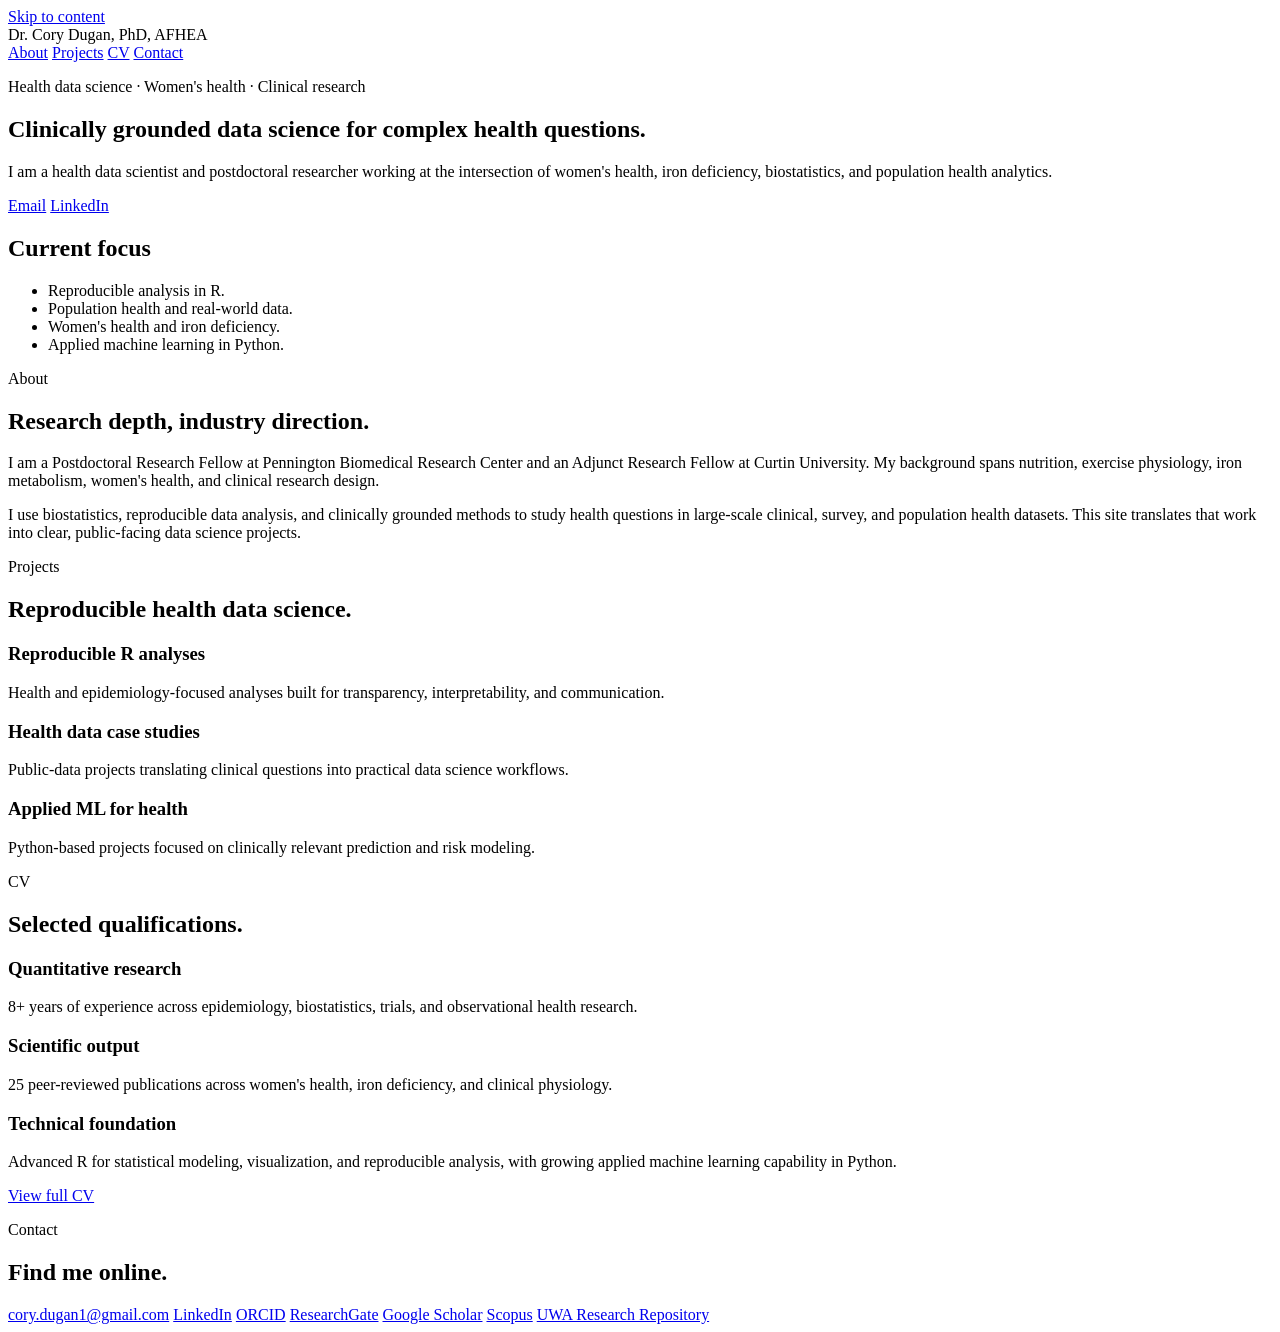
==== index.html @ 8a777a67 "Create index.html for personal webpage This file serves as a personal webpage for Dr. Cory Dugan, de" ====
<!DOCTYPE html>
<html lang="en">
<head>
  <meta charset="UTF-8" />
  <meta name="viewport" content="width=device-width, initial-scale=1.0" />
  <title>Dr. Cory Dugan, PhD, AFHEA | Health Data Scientist</title>
  <meta
    name="description"
    content="Dr. Cory Dugan, PhD, AFHEA — health data scientist and postdoctoral researcher working across women's health, iron deficiency, clinical research, and population health analytics."
  />
  <link rel="preconnect" href="https://fonts.googleapis.com" />
  <link rel="preconnect" href="https://fonts.gstatic.com" crossorigin />
  <link
    href="https://fonts.googleapis.com/css2?family=Instrument+Serif:ital@0;1&family=Work+Sans:wght@400;500;600;700&display=swap"
    rel="stylesheet"
  />
  <link rel="stylesheet" href="style.css" />
</head>
<body>
  <a class="skip-link" href="#main">Skip to content</a>

  <header class="site-header">
    <div class="container nav-wrap">
      <div class="brand">Dr. Cory Dugan, PhD, AFHEA</div>
      <nav class="nav" aria-label="Primary">
        <a href="#about">About</a>
        <a href="#projects">Projects</a>
        <a href="#cv">CV</a>
        <a href="#contact">Contact</a>
      </nav>
    </div>
  </header>

  <main id="main">
    <section class="hero">
      <div class="container hero-grid">
        <div>
          <p class="eyebrow">Health data science · Women's health · Clinical research</p>
          <h1>Clinically grounded data science for complex health questions.</h1>
          <p class="lead">
            I am a health data scientist and postdoctoral researcher working at the intersection of
            women's health, iron deficiency, biostatistics, and population health analytics.
          </p>
          <div class="hero-links">
            <a class="button button-primary" href="mailto:cory.dugan1@gmail.com">Email</a>
            <a class="button button-secondary" href="https://www.linkedin.com/in/cory-dugan-453673179" target="_blank" rel="noopener noreferrer">LinkedIn</a>
          </div>
        </div>

        <aside class="hero-card" aria-label="Profile summary">
          <h2>Current focus</h2>
          <ul>
            <li>Reproducible analysis in R.</li>
            <li>Population health and real-world data.</li>
            <li>Women's health and iron deficiency.</li>
            <li>Applied machine learning in Python.</li>
          </ul>
        </aside>
      </div>
    </section>

    <section id="about" class="section">
      <div class="container two-column">
        <div>
          <p class="section-label">About</p>
          <h2>Research depth, industry direction.</h2>
        </div>
        <div>
          <p>
            I am a Postdoctoral Research Fellow at Pennington Biomedical Research Center and an Adjunct Research Fellow at Curtin University. My background spans nutrition, exercise physiology, iron metabolism, women's health, and clinical research design.
          </p>
          <p>
            I use biostatistics, reproducible data analysis, and clinically grounded methods to study health questions in large-scale clinical, survey, and population health datasets. This site translates that work into clear, public-facing data science projects.
          </p>
        </div>
      </div>
    </section>

    <section id="projects" class="section section-alt">
      <div class="container">
        <p class="section-label">Projects</p>
        <h2>Reproducible health data science.</h2>
        <div class="cards">
          <article class="card">
            <h3>Reproducible R analyses</h3>
            <p>Health and epidemiology-focused analyses built for transparency, interpretability, and communication.</p>
          </article>
          <article class="card">
            <h3>Health data case studies</h3>
            <p>Public-data projects translating clinical questions into practical data science workflows.</p>
          </article>
          <article class="card">
            <h3>Applied ML for health</h3>
            <p>Python-based projects focused on clinically relevant prediction and risk modeling.</p>
          </article>
        </div>
      </div>
    </section>

    <section id="cv" class="section">
      <div class="container">
        <p class="section-label">CV</p>
        <h2>Selected qualifications.</h2>
        <div class="cards">
          <article class="card">
            <h3>Quantitative research</h3>
            <p>8+ years of experience across epidemiology, biostatistics, trials, and observational health research.</p>
          </article>
          <article class="card">
            <h3>Scientific output</h3>
            <p>25 peer-reviewed publications across women's health, iron deficiency, and clinical physiology.</p>
          </article>
          <article class="card">
            <h3>Technical foundation</h3>
            <p>Advanced R for statistical modeling, visualization, and reproducible analysis, with growing applied machine learning capability in Python.</p>
          </article>
        </div>

        <div class="cv-actions">
          <a class="button button-primary" href="assets/docs/cv.pdf" target="_blank" rel="noopener noreferrer">View full CV</a>
        </div>
      </div>
    </section>

    <section id="contact" class="section section-alt">
      <div class="container two-column">
        <div>
          <p class="section-label">Contact</p>
          <h2>Find me online.</h2>
        </div>
        <div class="contact-list">
          <a href="mailto:cory.dugan1@gmail.com">cory.dugan1@gmail.com</a>
          <a href="https://www.linkedin.com/in/cory-dugan-453673179" target="_blank" rel="noopener noreferrer">LinkedIn</a>
          <a href="https://orcid.org/0000-0001-5546-3465" target="_blank" rel="noopener noreferrer">ORCID</a>
          <a href="https://www.researchgate.net/profile/Cory-Dugan" target="_blank" rel="noopener noreferrer">ResearchGate</a>
          <a href="https://scholar.google.com/citations?user=p0WPZ_sAAAAJ&hl=en" target="_blank" rel="noopener noreferrer">Google Scholar</a>
          <a href="https://www.scopus.com/authid/detail.uri?authorId=57222295922" target="_blank" rel="noopener noreferrer">Scopus</a>
          <a href="https://research-repository.uwa.edu.au/en/persons/cory-dugan" target="_blank" rel="noopener noreferrer">UWA Research Repository</a>
        </div>
      </div>
    </section>
  </main>
</body>
</html>
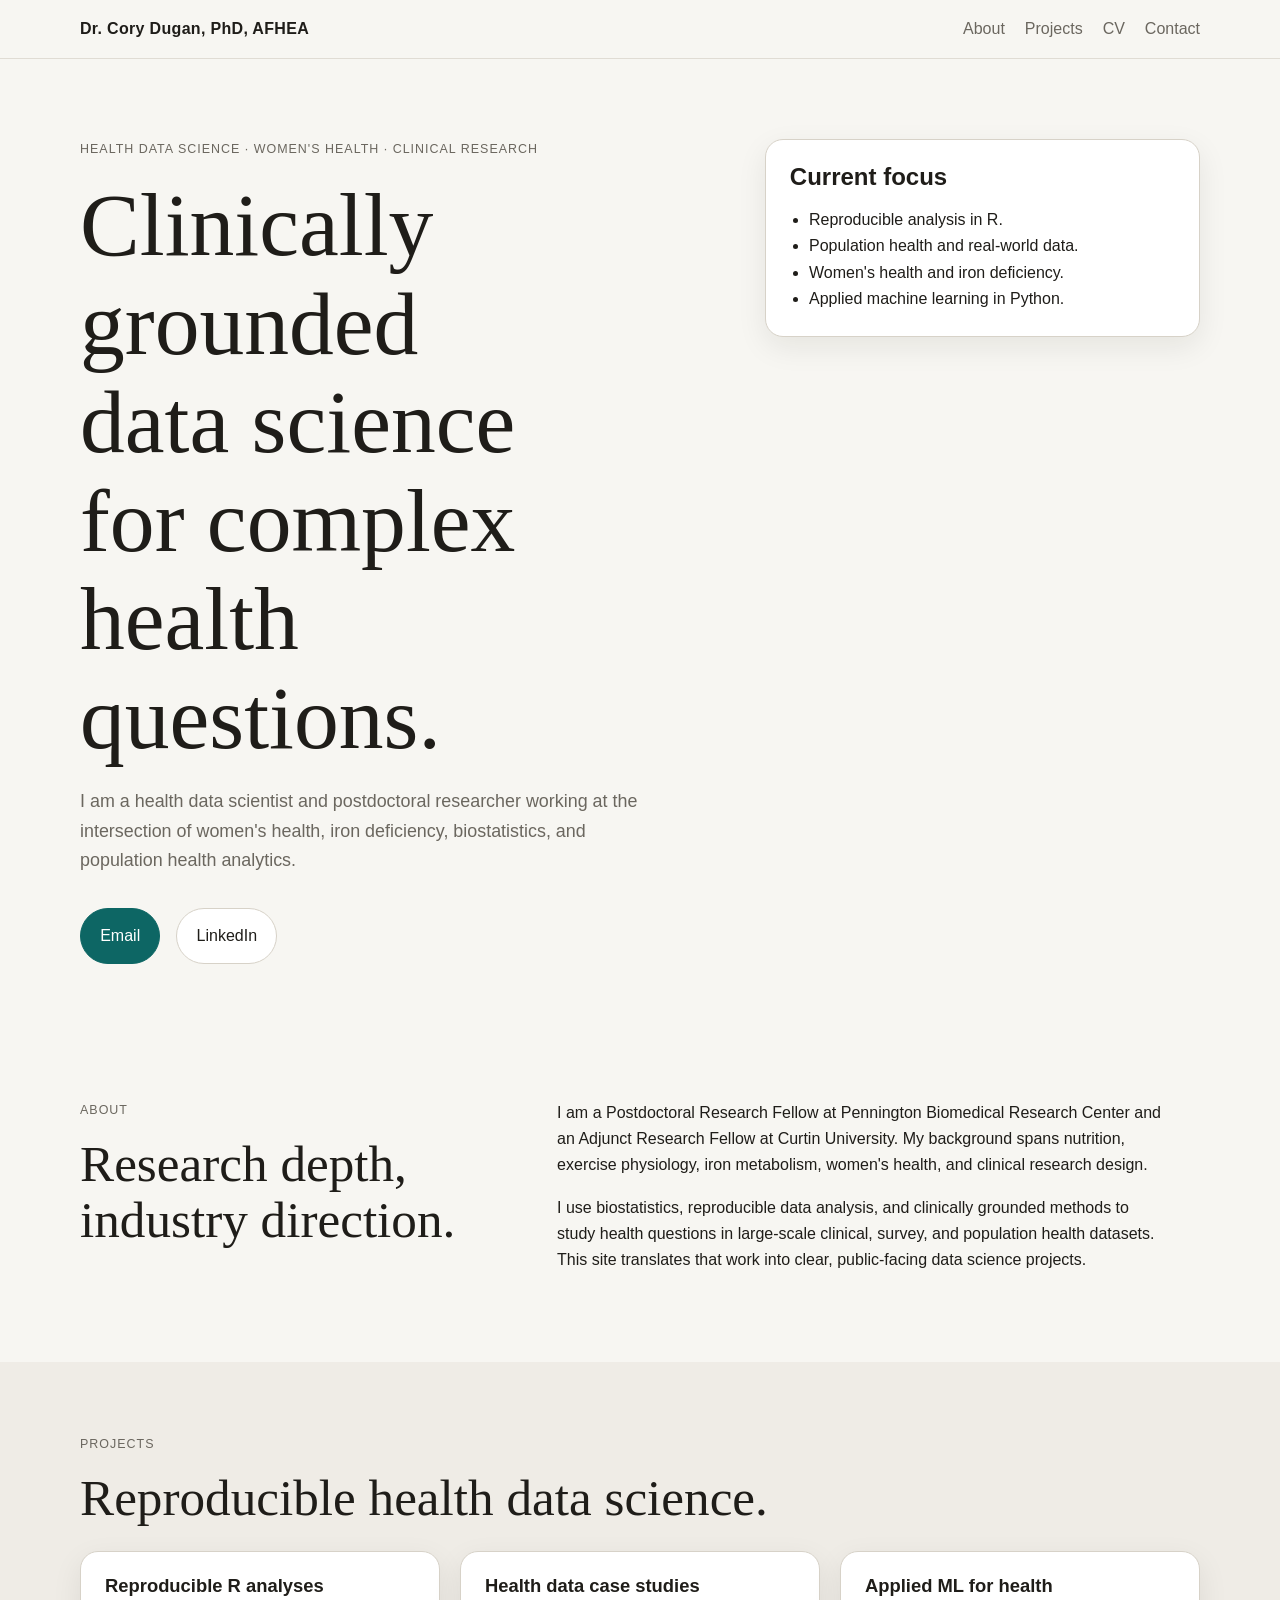
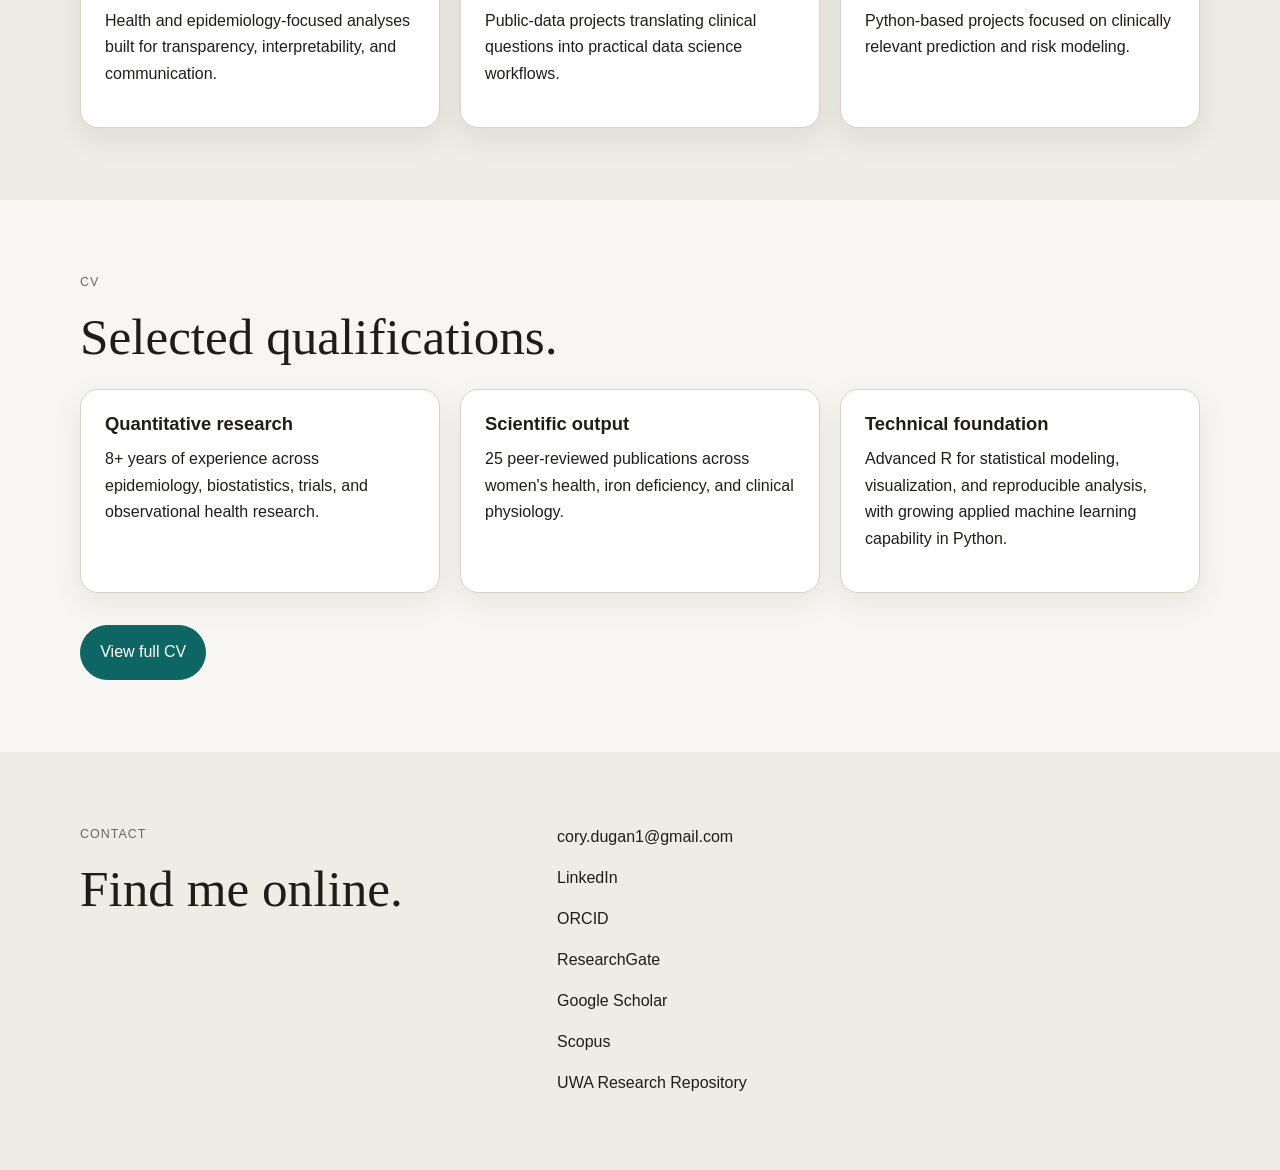
==== commit ea9ec56b: "Update CV link to use relative path" ====
--- a/index.html
+++ b/index.html
@@ -117,7 +117,7 @@
         </div>
 
         <div class="cv-actions">
-          <a class="button button-primary" href="assets/docs/cv.pdf" target="_blank" rel="noopener noreferrer">View full CV</a>
+          <a class="button button-primary" href="CV.pdf" target="_blank" rel="noopener noreferrer">View full CV</a>
         </div>
       </div>
     </section>
--- a/style.css
+++ b/style.css
@@ -0,0 +1,280 @@
+:root {
+  --bg: #f7f6f2;
+  --surface: #ffffff;
+  --surface-alt: #efece6;
+  --text: #1f1d19;
+  --muted: #6b675f;
+  --border: #d7d2c8;
+  --accent: #0d6664;
+  --accent-dark: #0a4f4d;
+  --max: 1120px;
+  --radius: 18px;
+  --shadow: 0 10px 30px rgba(22, 20, 16, 0.08);
+}
+
+* {
+  box-sizing: border-box;
+}
+
+html {
+  scroll-behavior: smooth;
+}
+
+body {
+  margin: 0;
+  font-family: "Work Sans", sans-serif;
+  font-size: 16px;
+  line-height: 1.65;
+  background: var(--bg);
+  color: var(--text);
+}
+
+h1,
+h2,
+h3 {
+  margin-top: 0;
+  line-height: 1.1;
+  color: var(--text);
+}
+
+h1,
+h2 {
+  font-family: "Instrument Serif", serif;
+  font-weight: 400;
+}
+
+p {
+  margin: 0 0 1rem 0;
+  max-width: 68ch;
+}
+
+a {
+  color: var(--text);
+}
+
+.skip-link {
+  position: absolute;
+  left: -9999px;
+}
+
+.skip-link:focus {
+  left: 1rem;
+  top: 1rem;
+  z-index: 1000;
+  background: var(--surface);
+  padding: 0.75rem 1rem;
+  border: 1px solid var(--border);
+}
+
+.container {
+  width: min(var(--max), calc(100% - 2rem));
+  margin: 0 auto;
+}
+
+.site-header {
+  position: sticky;
+  top: 0;
+  background: rgba(247, 246, 242, 0.92);
+  backdrop-filter: blur(10px);
+  border-bottom: 1px solid rgba(215, 210, 200, 0.7);
+}
+
+.nav-wrap {
+  display: flex;
+  align-items: center;
+  justify-content: space-between;
+  padding: 1rem 0;
+  gap: 1rem;
+}
+
+.brand {
+  font-weight: 700;
+  letter-spacing: 0.02em;
+}
+
+.nav {
+  display: flex;
+  gap: 1.25rem;
+  flex-wrap: wrap;
+}
+
+.nav a {
+  text-decoration: none;
+  color: var(--muted);
+}
+
+.nav a:hover,
+.nav a:focus {
+  color: var(--text);
+}
+
+.hero {
+  padding: 5rem 0 4rem;
+}
+
+.hero-grid {
+  display: grid;
+  grid-template-columns: 1.5fr 1fr;
+  gap: 2rem;
+  align-items: start;
+}
+
+.eyebrow,
+.section-label {
+  text-transform: uppercase;
+  letter-spacing: 0.08em;
+  font-size: 0.78rem;
+  color: var(--muted);
+  margin-bottom: 1rem;
+}
+
+h1 {
+  font-size: clamp(2.8rem, 7vw, 5.8rem);
+  max-width: 10ch;
+  margin-bottom: 1.25rem;
+}
+
+h2 {
+  font-size: clamp(2rem, 4vw, 3.25rem);
+  margin-bottom: 1rem;
+}
+
+h3 {
+  font-size: 1.15rem;
+  margin-bottom: 0.75rem;
+}
+
+.lead {
+  font-size: 1.12rem;
+  color: var(--muted);
+  max-width: 58ch;
+}
+
+.hero-links {
+  display: flex;
+  gap: 1rem;
+  margin-top: 2rem;
+  flex-wrap: wrap;
+}
+
+.button {
+  display: inline-block;
+  padding: 0.85rem 1.2rem;
+  border-radius: 999px;
+  text-decoration: none;
+  border: 1px solid var(--border);
+  transition: 0.2s ease;
+  font-weight: 500;
+}
+
+.button-primary {
+  background: var(--accent);
+  color: white;
+  border-color: var(--accent);
+}
+
+.button-primary:hover,
+.button-primary:focus {
+  background: var(--accent-dark);
+  border-color: var(--accent-dark);
+}
+
+.button-secondary {
+  background: var(--surface);
+}
+
+.button-secondary:hover,
+.button-secondary:focus {
+  border-color: var(--text);
+}
+
+.hero-card,
+.card {
+  background: var(--surface);
+  border: 1px solid var(--border);
+  border-radius: var(--radius);
+  box-shadow: var(--shadow);
+}
+
+.hero-card {
+  padding: 1.5rem;
+}
+
+.hero-card h2 {
+  font-size: 1.5rem;
+  font-family: "Work Sans", sans-serif;
+  font-weight: 600;
+}
+
+.hero-card ul {
+  margin: 0;
+  padding-left: 1.2rem;
+}
+
+.section {
+  padding: 4.5rem 0;
+}
+
+.section-alt {
+  background: var(--surface-alt);
+}
+
+.two-column {
+  display: grid;
+  grid-template-columns: 0.9fr 1.3fr;
+  gap: 2rem;
+}
+
+.cards {
+  display: grid;
+  grid-template-columns: repeat(3, 1fr);
+  gap: 1.25rem;
+  margin-top: 1.5rem;
+}
+
+.card {
+  padding: 1.5rem;
+}
+
+.cv-actions {
+  margin-top: 2rem;
+}
+
+.contact-list {
+  display: grid;
+  gap: 0.85rem;
+}
+
+.contact-list a {
+  width: fit-content;
+  text-decoration: none;
+  border-bottom: 1px solid transparent;
+}
+
+.contact-list a:hover,
+.contact-list a:focus {
+  border-color: var(--text);
+}
+
+@media (max-width: 860px) {
+  .hero-grid,
+  .two-column,
+  .cards {
+    grid-template-columns: 1fr;
+  }
+
+  .hero {
+    padding: 3.5rem 0 3rem;
+  }
+
+  h1 {
+  font-size: clamp(2.5rem, 6vw, 4.5rem);
+  max-width: 12ch;
+  margin-bottom: 1.25rem;
+}
+
+  .nav-wrap {
+    align-items: flex-start;
+    flex-direction: column;
+  }
+}
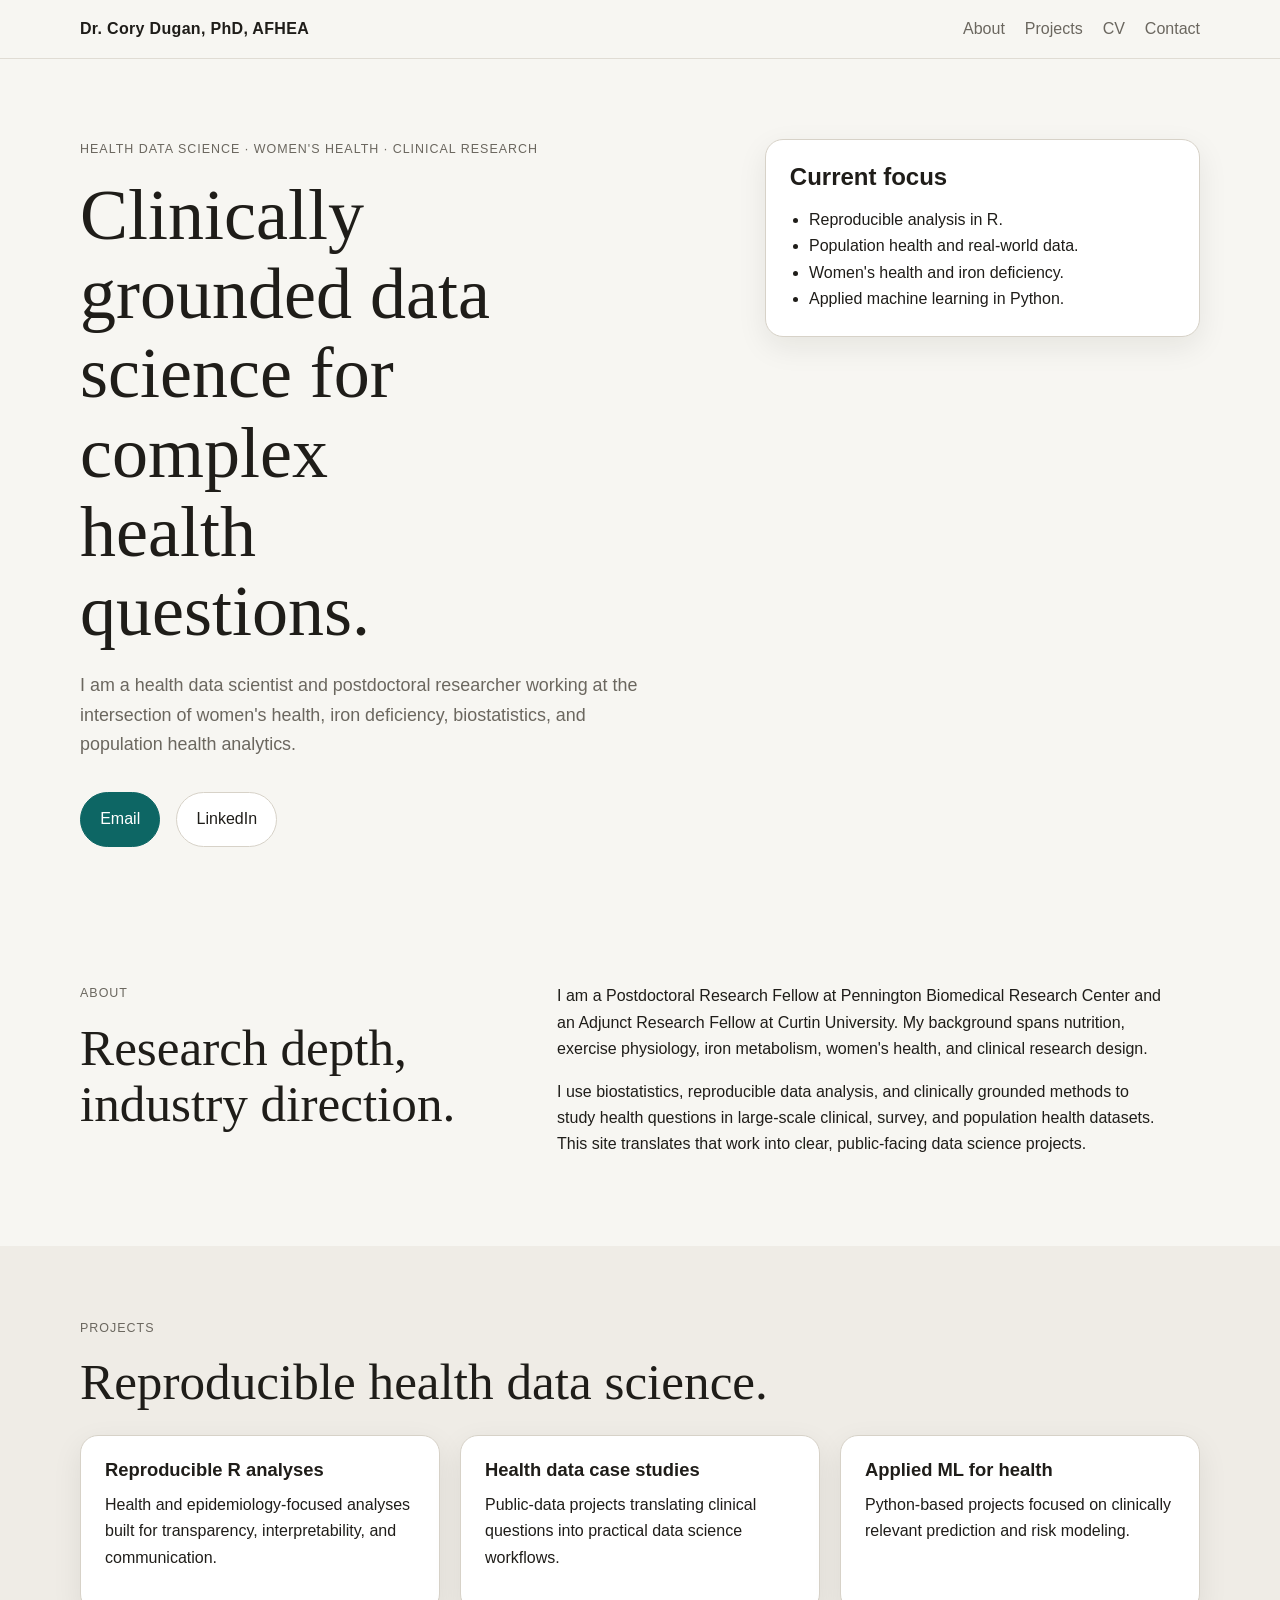
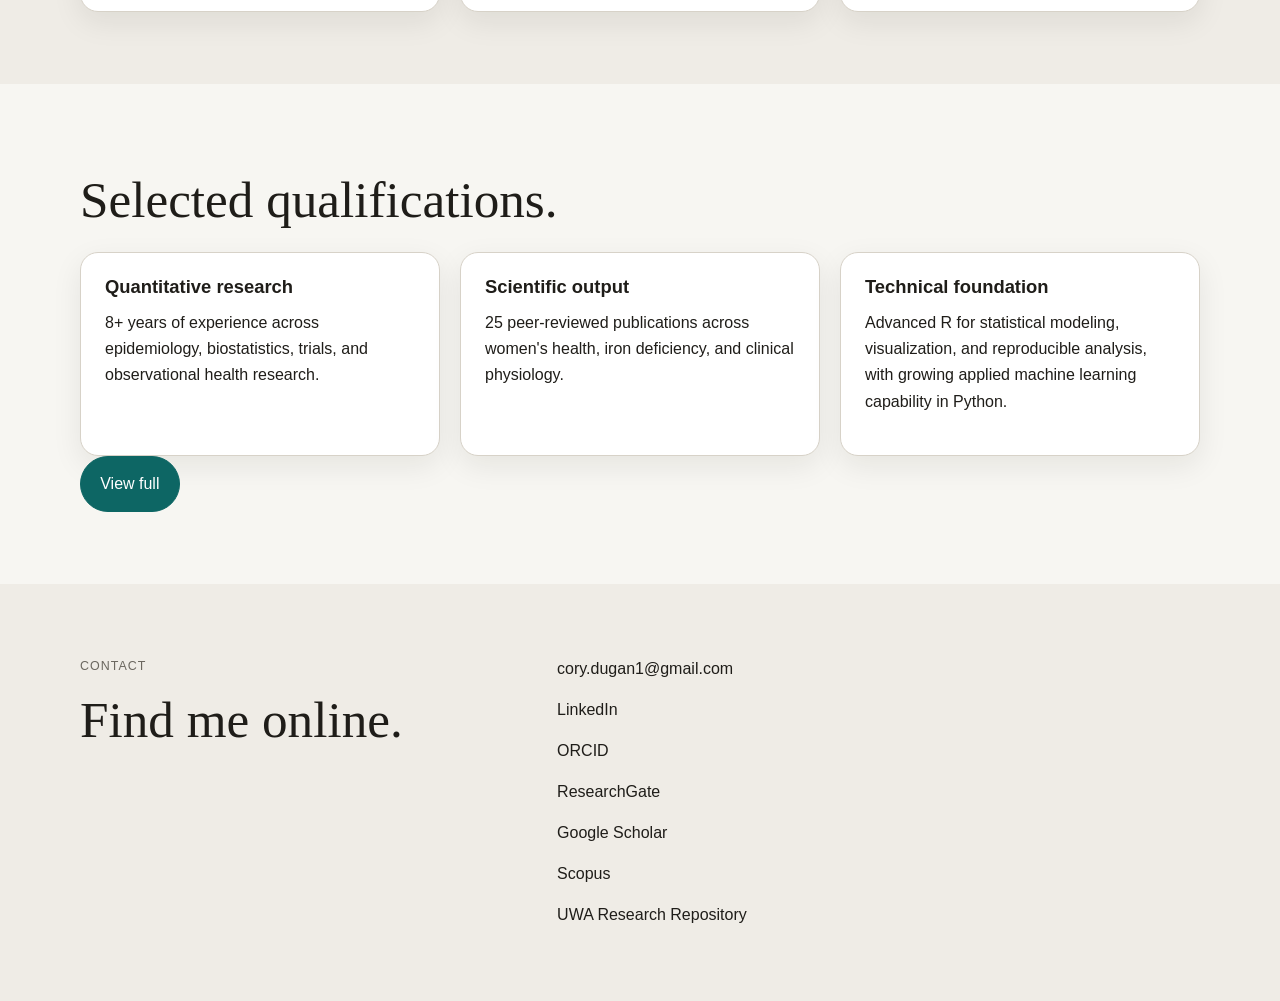
==== commit 7f550a6e: "Update paths for assets folder hierarchy Updated links to stylesheets and CV document." ====
--- a/index.html
+++ b/index.html
@@ -14,7 +14,7 @@
     href="https://fonts.googleapis.com/css2?family=Instrument+Serif:ital@0;1&family=Work+Sans:wght@400;500;600;700&display=swap"
     rel="stylesheet"
   />
-  <link rel="stylesheet" href="style.css" />
+  <link rel="stylesheet" href="assets/css/style.css" />
 </head>
 <body>
   <a class="skip-link" href="#main">Skip to content</a>
@@ -25,7 +25,7 @@
       <nav class="nav" aria-label="Primary">
         <a href="#about">About</a>
         <a href="#projects">Projects</a>
-        <a href="#cv">CV</a>
+        <a href="assets/docs/CV.pdf" target="_blank">CV</a>
         <a href="#contact">Contact</a>
       </nav>
     </div>
@@ -97,9 +97,9 @@
       </div>
     </section>
 
-    <section id="cv" class="section">
+    <section id="" class="section">
       <div class="container">
-        <p class="section-label">CV</p>
+        <p class="section-label"></p>
         <h2>Selected qualifications.</h2>
         <div class="cards">
           <article class="card">
@@ -116,8 +116,8 @@
           </article>
         </div>
 
-        <div class="cv-actions">
-          <a class="button button-primary" href="CV.pdf" target="_blank" rel="noopener noreferrer">View full CV</a>
+        <div class="-actions">
+          <a class="button button-primary" href=".pdf" target="_blank" rel="noopener noreferrer">View full </a>
         </div>
       </div>
     </section>
--- a/assets/css/style.css
+++ b/assets/css/style.css
@@ -0,0 +1,280 @@
+:root {
+  --bg: #f7f6f2;
+  --surface: #ffffff;
+  --surface-alt: #efece6;
+  --text: #1f1d19;
+  --muted: #6b675f;
+  --border: #d7d2c8;
+  --accent: #0d6664;
+  --accent-dark: #0a4f4d;
+  --max: 1120px;
+  --radius: 18px;
+  --shadow: 0 10px 30px rgba(22, 20, 16, 0.08);
+}
+
+* {
+  box-sizing: border-box;
+}
+
+html {
+  scroll-behavior: smooth;
+}
+
+body {
+  margin: 0;
+  font-family: "Work Sans", sans-serif;
+  font-size: 16px;
+  line-height: 1.65;
+  background: var(--bg);
+  color: var(--text);
+}
+
+h1,
+h2,
+h3 {
+  margin-top: 0;
+  line-height: 1.1;
+  color: var(--text);
+}
+
+h1,
+h2 {
+  font-family: "Instrument Serif", serif;
+  font-weight: 400;
+}
+
+p {
+  margin: 0 0 1rem 0;
+  max-width: 68ch;
+}
+
+a {
+  color: var(--text);
+}
+
+.skip-link {
+  position: absolute;
+  left: -9999px;
+}
+
+.skip-link:focus {
+  left: 1rem;
+  top: 1rem;
+  z-index: 1000;
+  background: var(--surface);
+  padding: 0.75rem 1rem;
+  border: 1px solid var(--border);
+}
+
+.container {
+  width: min(var(--max), calc(100% - 2rem));
+  margin: 0 auto;
+}
+
+.site-header {
+  position: sticky;
+  top: 0;
+  background: rgba(247, 246, 242, 0.92);
+  backdrop-filter: blur(10px);
+  border-bottom: 1px solid rgba(215, 210, 200, 0.7);
+}
+
+.nav-wrap {
+  display: flex;
+  align-items: center;
+  justify-content: space-between;
+  padding: 1rem 0;
+  gap: 1rem;
+}
+
+.brand {
+  font-weight: 700;
+  letter-spacing: 0.02em;
+}
+
+.nav {
+  display: flex;
+  gap: 1.25rem;
+  flex-wrap: wrap;
+}
+
+.nav a {
+  text-decoration: none;
+  color: var(--muted);
+}
+
+.nav a:hover,
+.nav a:focus {
+  color: var(--text);
+}
+
+.hero {
+  padding: 5rem 0 4rem;
+}
+
+.hero-grid {
+  display: grid;
+  grid-template-columns: 1.5fr 1fr;
+  gap: 2rem;
+  align-items: start;
+}
+
+.eyebrow,
+.section-label {
+  text-transform: uppercase;
+  letter-spacing: 0.08em;
+  font-size: 0.78rem;
+  color: var(--muted);
+  margin-bottom: 1rem;
+}
+
+h1 {
+  font-size: clamp(2.5rem, 6vw, 4.5rem);
+  max-width: 12ch;
+  margin-bottom: 1.25rem;
+}
+
+h2 {
+  font-size: clamp(2rem, 4vw, 3.25rem);
+  margin-bottom: 1rem;
+}
+
+h3 {
+  font-size: 1.15rem;
+  margin-bottom: 0.75rem;
+}
+
+.lead {
+  font-size: 1.12rem;
+  color: var(--muted);
+  max-width: 58ch;
+}
+
+.hero-links {
+  display: flex;
+  gap: 1rem;
+  margin-top: 2rem;
+  flex-wrap: wrap;
+}
+
+.button {
+  display: inline-block;
+  padding: 0.85rem 1.2rem;
+  border-radius: 999px;
+  text-decoration: none;
+  border: 1px solid var(--border);
+  transition: 0.2s ease;
+  font-weight: 500;
+}
+
+.button-primary {
+  background: var(--accent);
+  color: white;
+  border-color: var(--accent);
+}
+
+.button-primary:hover,
+.button-primary:focus {
+  background: var(--accent-dark);
+  border-color: var(--accent-dark);
+}
+
+.button-secondary {
+  background: var(--surface);
+}
+
+.button-secondary:hover,
+.button-secondary:focus {
+  border-color: var(--text);
+}
+
+.hero-card,
+.card {
+  background: var(--surface);
+  border: 1px solid var(--border);
+  border-radius: var(--radius);
+  box-shadow: var(--shadow);
+}
+
+.hero-card {
+  padding: 1.5rem;
+}
+
+.hero-card h2 {
+  font-size: 1.5rem;
+  font-family: "Work Sans", sans-serif;
+  font-weight: 600;
+}
+
+.hero-card ul {
+  margin: 0;
+  padding-left: 1.2rem;
+}
+
+.section {
+  padding: 4.5rem 0;
+}
+
+.section-alt {
+  background: var(--surface-alt);
+}
+
+.two-column {
+  display: grid;
+  grid-template-columns: 0.9fr 1.3fr;
+  gap: 2rem;
+}
+
+.cards {
+  display: grid;
+  grid-template-columns: repeat(3, 1fr);
+  gap: 1.25rem;
+  margin-top: 1.5rem;
+}
+
+.card {
+  padding: 1.5rem;
+}
+
+.cv-actions {
+  margin-top: 2rem;
+}
+
+.contact-list {
+  display: grid;
+  gap: 0.85rem;
+}
+
+.contact-list a {
+  width: fit-content;
+  text-decoration: none;
+  border-bottom: 1px solid transparent;
+}
+
+.contact-list a:hover,
+.contact-list a:focus {
+  border-color: var(--text);
+}
+
+@media (max-width: 860px) {
+  .hero-grid,
+  .two-column,
+  .cards {
+    grid-template-columns: 1fr;
+  }
+
+  .hero {
+    padding: 3.5rem 0 3rem;
+  }
+
+  h1 {
+    font-size: clamp(2.5rem, 6vw, 4.5rem);
+    max-width: 12ch;
+    margin-bottom: 1.25rem;
+  }
+
+  .nav-wrap {
+    align-items: flex-start;
+    flex-direction: column;
+  }
+}
